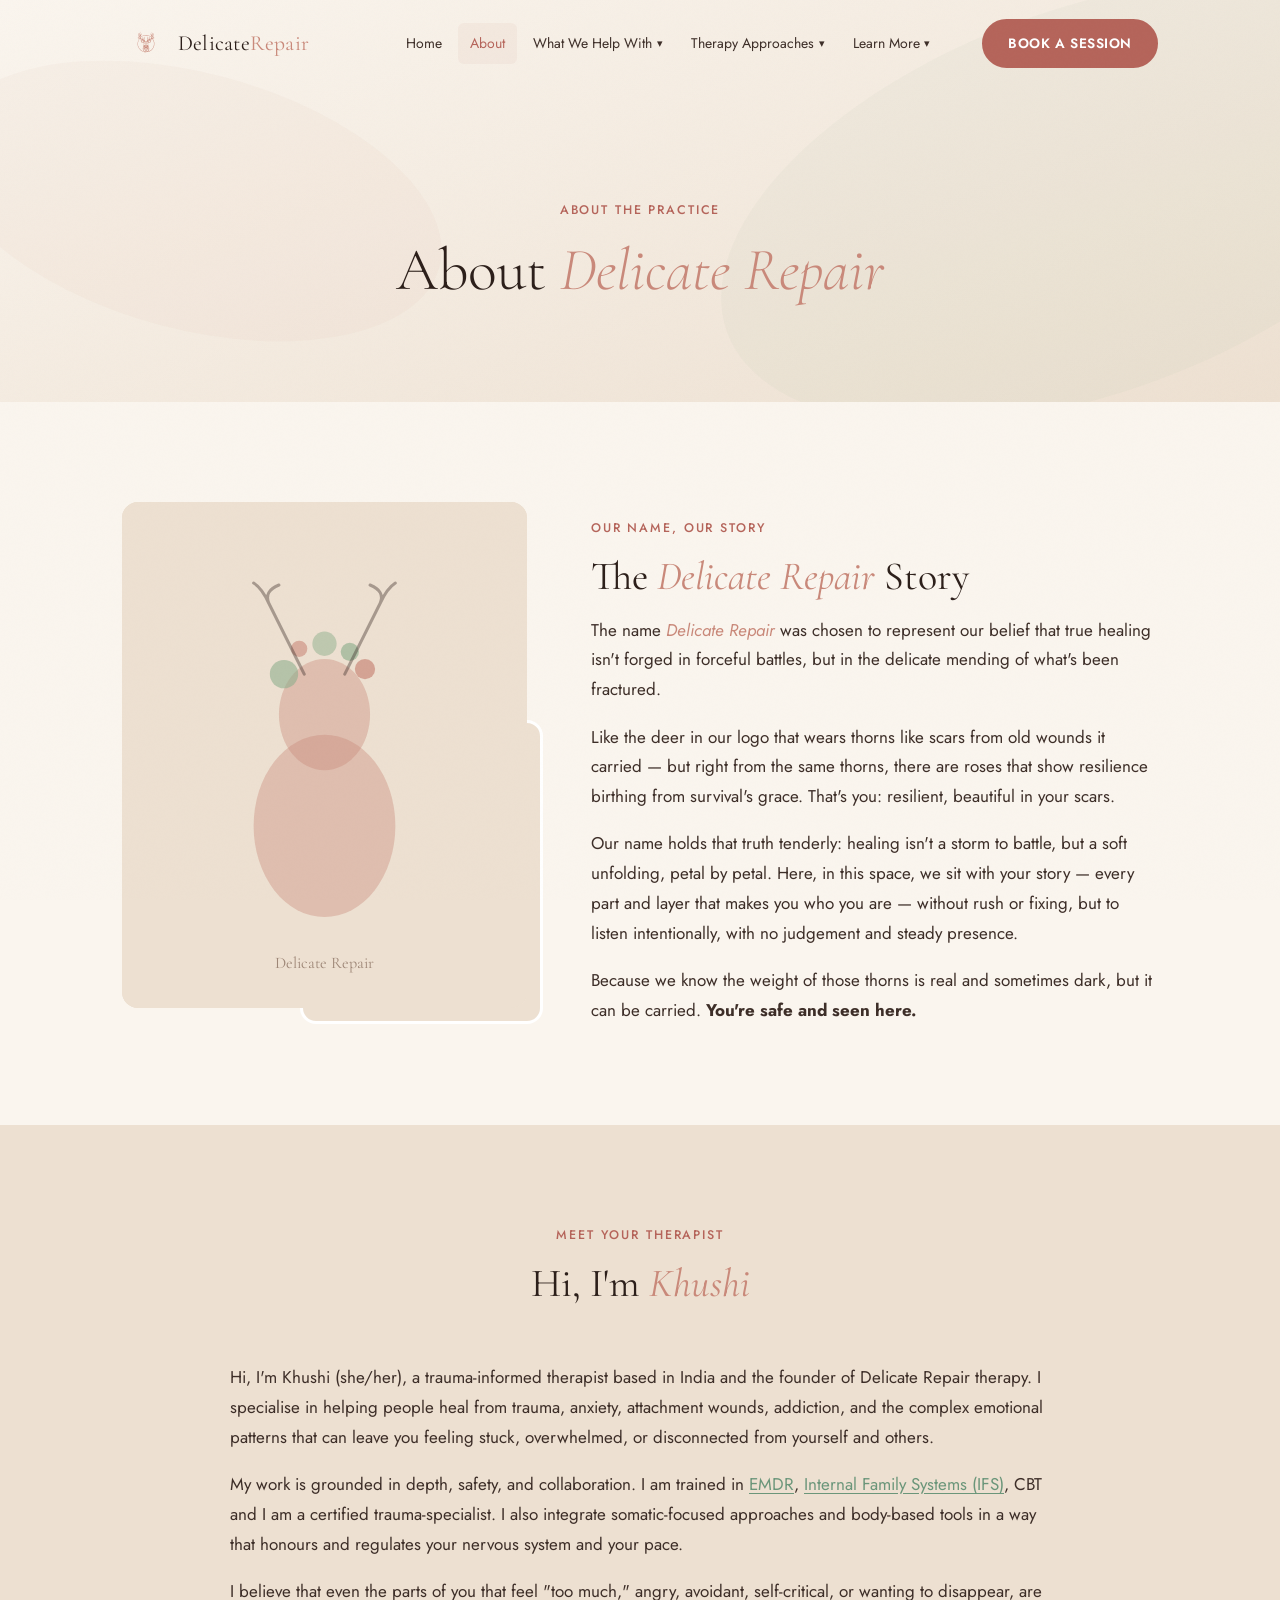
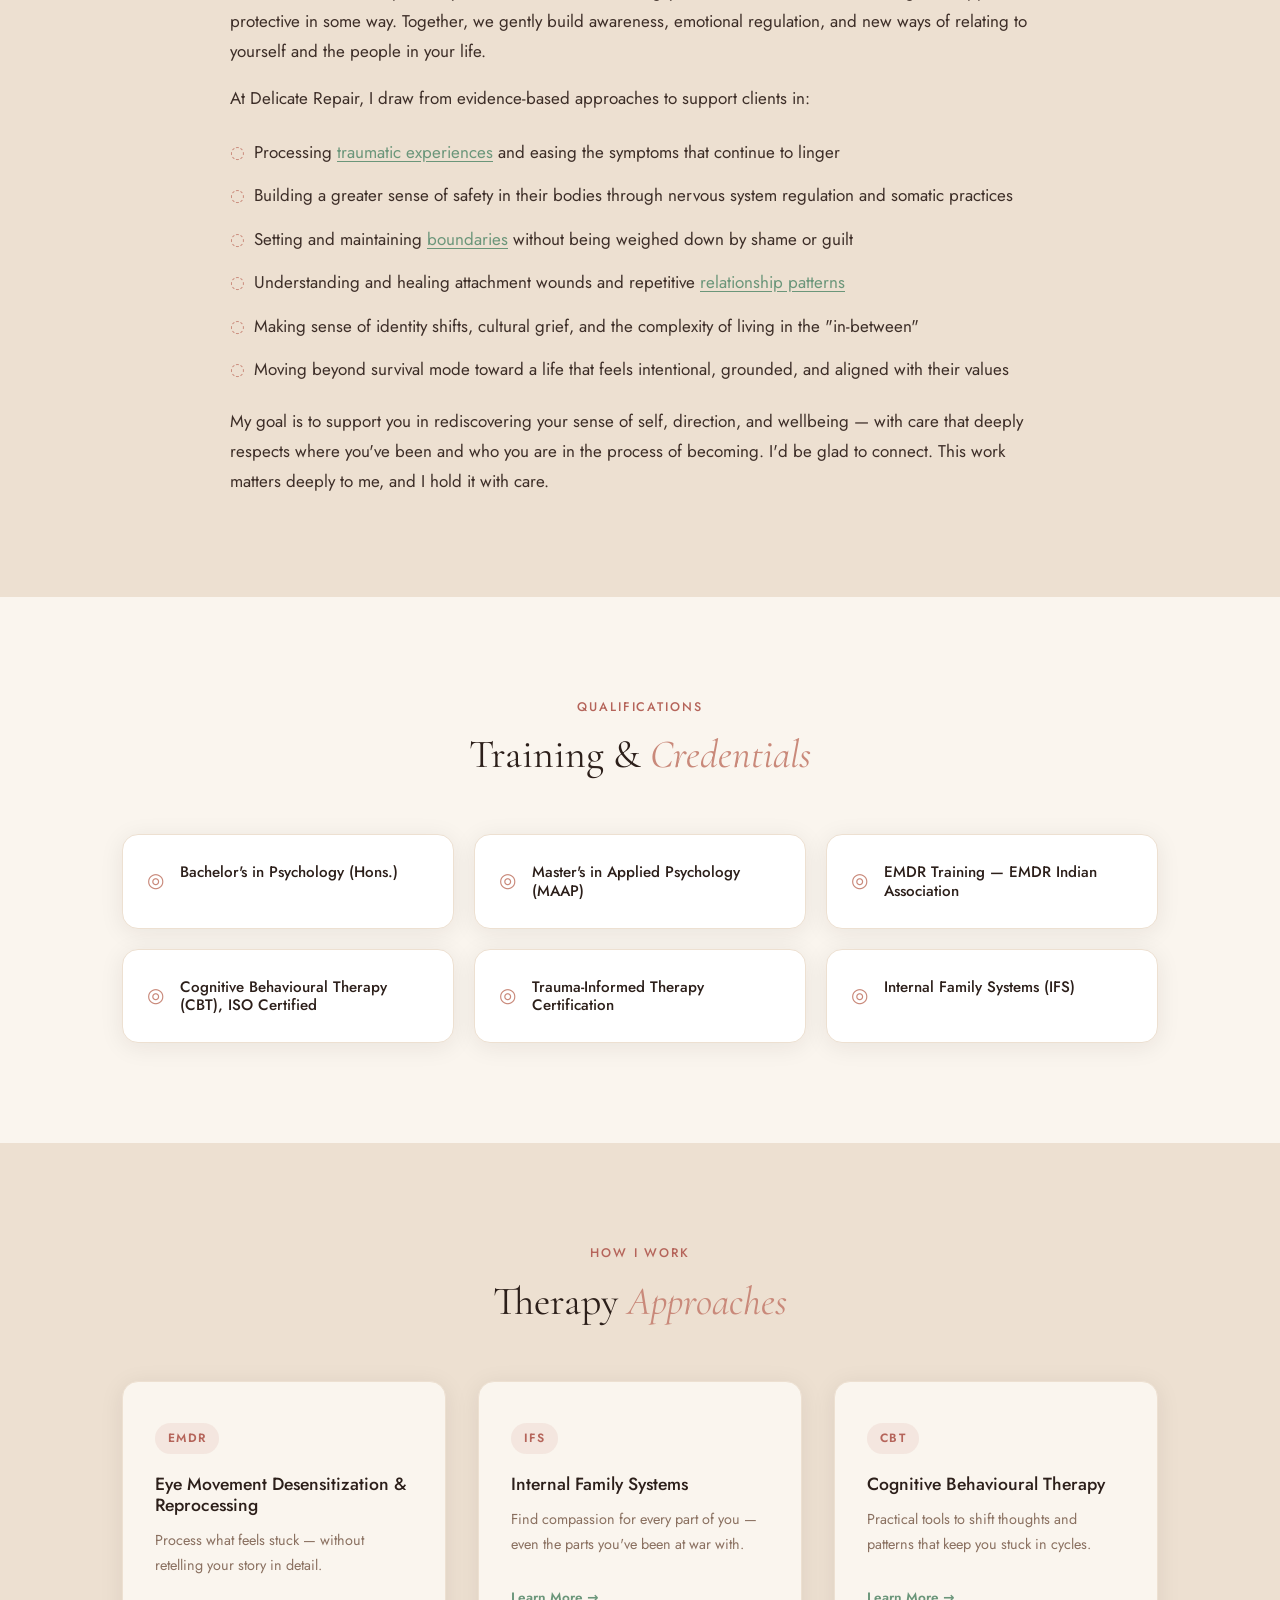
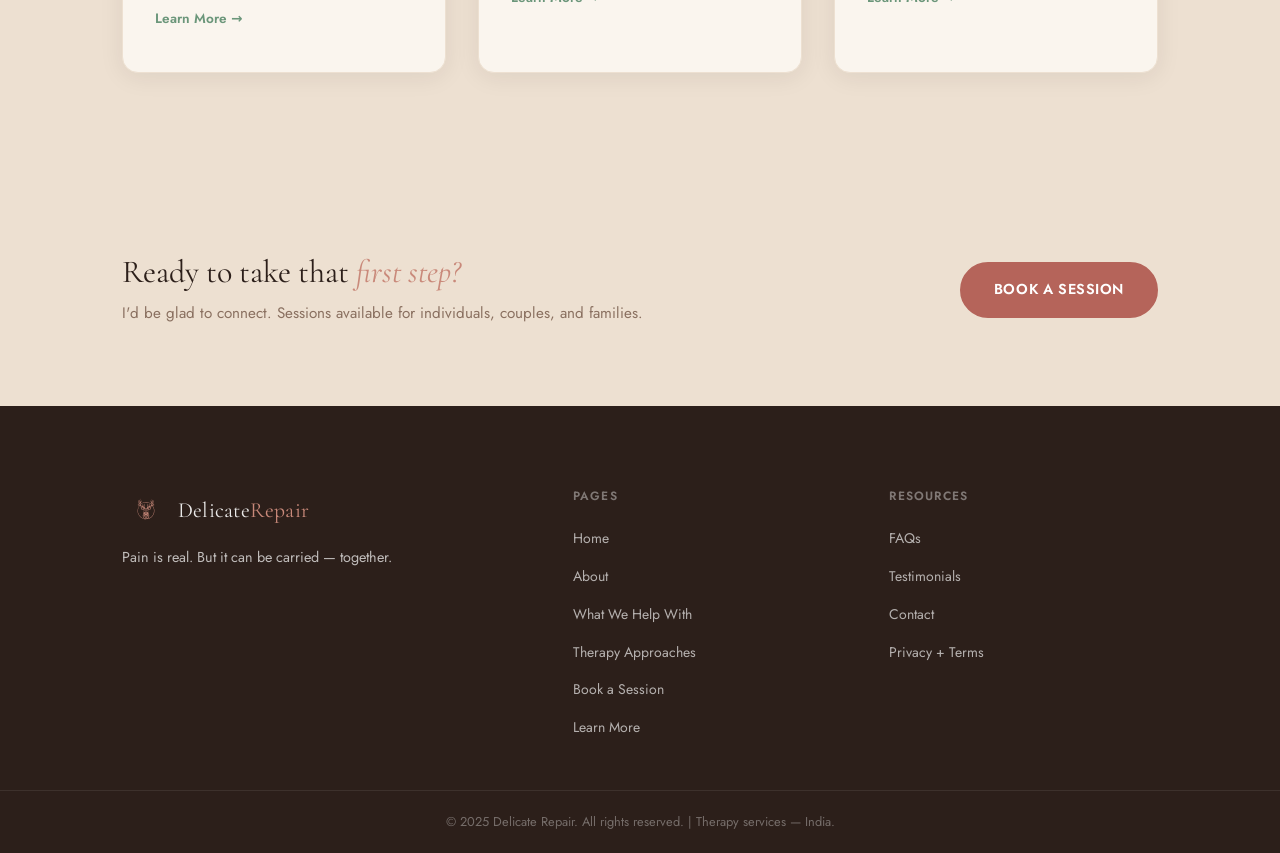
==== about.html @ 8965745e "Initial commit for Delicate Repair website" ====
<!doctype html>
<html lang="en">
  <head>
    <meta charset="UTF-8" />
    <meta name="viewport" content="width=device-width, initial-scale=1.0" />
    <title>About Khushi — Delicate Repair</title>
    <meta name="description" content="Meet Khushi, a trauma-informed therapist and founder of Delicate Repair. Trained in EMDR, IFS, and CBT — based in India." />
    <link rel="preconnect" href="https://fonts.googleapis.com" />
    <link rel="preconnect" href="https://fonts.gstatic.com" crossorigin />
    <link href="https://fonts.googleapis.com/css2?family=Cormorant+Garamond:ital,wght@0,300;0,400;0,500;0,600;1,300;1,400;1,500&family=Jost:wght@300;400;500;600&display=swap" rel="stylesheet" />
    <link rel="stylesheet" href="/style.css" />
  </head>
  <body>
    <div class="grain-overlay" aria-hidden="true"></div>
    <nav class="navbar" id="navbar">
      <div class="nav-container">
        <a href="/" class="nav-logo"><img src="/logo.svg" alt="Delicate Repair Logo" class="logo-mark" /><span class="logo-text">Delicate<em>Repair</em></span></a>
        <ul class="nav-links" id="nav-links">
          <li><a href="/">Home</a></li>
          <li><a href="/about.html" class="active">About</a></li>
          <li class="has-dropdown"><a href="/specialties.html">What We Help With <span class="dropdown-arrow">▾</span></a>
            <ul class="dropdown">
              <li><a href="/specialties/trauma.html">Trauma</a></li>
              <li><a href="/specialties/anxiety.html">Anxiety</a></li>
              <li><a href="/specialties/depression.html">Depression</a></li>
              <li><a href="/specialties/eating-disorders.html">Eating Disorders</a></li>
              <li><a href="/specialties/addiction.html">Addiction</a></li>
              <li><a href="/specialties/couples-therapy.html">Couples Therapy</a></li>
              <li><a href="/specialties.html">All Specialties →</a></li>
            </ul>
          </li>
          <li class="has-dropdown"><a href="/approaches.html">Therapy Approaches <span class="dropdown-arrow">▾</span></a>
            <ul class="dropdown">
              <li><a href="/approaches/emdr.html">EMDR</a></li>
              <li><a href="/approaches/ifs.html">Internal Family Systems</a></li>
            </ul>
          </li>
          <li class="has-dropdown"><a href="/learn.html">Learn More <span class="dropdown-arrow">▾</span></a>
            <ul class="dropdown">
              <li><a href="/learn.html#faqs">FAQs</a></li>
              <li><a href="/learn.html#testimonials">Testimonials</a></li>
              <li><a href="/learn.html#contact">Contact</a></li>
            </ul>
          </li>
        </ul>
        <a href="/book.html" class="btn-primary nav-cta">Book a Session</a>
        <button class="hamburger" id="hamburger" aria-label="Toggle menu"><span></span><span></span><span></span></button>
      </div>
    </nav>

    <!-- PAGE HERO -->
    <section class="page-hero">
      <div class="container">
        <p class="section-eyebrow fade-in">About the Practice</p>
        <h1 class="page-hero-title fade-in" style="--delay:0.1s">About <em>Delicate Repair</em></h1>
      </div>
    </section>

    <!-- BRAND STORY -->
    <section class="section brand-story">
      <div class="container about-container">
        <div class="about-image fade-in">
          <div class="about-img-placeholder">
            <svg viewBox="0 0 400 500" fill="none" xmlns="http://www.w3.org/2000/svg">
              <rect width="400" height="500" fill="#EDE0D1"/>
              <!-- Deer silhouette (simplified) -->
              <ellipse cx="200" cy="320" rx="70" ry="90" fill="#C9897A" opacity="0.4"/>
              <ellipse cx="200" cy="210" rx="45" ry="55" fill="#C9897A" opacity="0.4"/>
              <!-- Thorns/roses -->
              <circle cx="160" cy="170" r="14" fill="#8FAF8E" opacity="0.6"/>
              <circle cx="240" cy="165" r="10" fill="#C9897A" opacity="0.7"/>
              <circle cx="200" cy="140" r="12" fill="#8FAF8E" opacity="0.5"/>
              <circle cx="175" cy="145" r="8" fill="#C9897A" opacity="0.6"/>
              <circle cx="225" cy="148" r="9" fill="#8FAF8E" opacity="0.65"/>
              <!-- Antlers -->
              <path d="M180 170 Q160 130 145 100 M145 100 Q138 85 130 80 M145 100 Q140 88 155 82" stroke="#3D2E28" stroke-width="3" stroke-linecap="round" fill="none" opacity="0.4"/>
              <path d="M220 170 Q240 130 255 100 M255 100 Q262 85 270 80 M255 100 Q260 88 245 82" stroke="#3D2E28" stroke-width="3" stroke-linecap="round" fill="none" opacity="0.4"/>
              <text x="200" y="460" text-anchor="middle" font-family="Cormorant Garamond" font-size="16" fill="#8A7060" opacity="0.8">Delicate Repair</text>
            </svg>
          </div>
          <div class="about-img-accent"></div>
        </div>
        <div class="about-content fade-in" style="--delay:0.2s">
          <p class="section-eyebrow">Our Name, Our Story</p>
          <h2 class="section-title">The <em>Delicate Repair</em> Story</h2>
          <p>The name <em>Delicate Repair</em> was chosen to represent our belief that true healing isn't forged in forceful battles, but in the delicate mending of what's been fractured.</p>
          <p>Like the deer in our logo that wears thorns like scars from old wounds it carried — but right from the same thorns, there are roses that show resilience birthing from survival's grace. That's you: resilient, beautiful in your scars.</p>
          <p>Our name holds that truth tenderly: healing isn't a storm to battle, but a soft unfolding, petal by petal. Here, in this space, we sit with your story — every part and layer that makes you who you are — without rush or fixing, but to listen intentionally, with no judgement and steady presence.</p>
          <p>Because we know the weight of those thorns is real and sometimes dark, but it can be carried. <strong>You're safe and seen here.</strong></p>
        </div>
      </div>
    </section>

    <!-- FOUNDER BIO -->
    <section class="section bio-section" style="background: var(--linen);">
      <div class="container">
        <div class="section-header fade-in">
          <p class="section-eyebrow">Meet Your Therapist</p>
          <h2 class="section-title">Hi, I'm <em>Khushi</em></h2>
        </div>
        <div class="bio-content fade-in" style="--delay:0.15s">
          <p>Hi, I'm Khushi (she/her), a trauma-informed therapist based in India and the founder of Delicate Repair therapy. I specialise in helping people heal from trauma, anxiety, attachment wounds, addiction, and the complex emotional patterns that can leave you feeling stuck, overwhelmed, or disconnected from yourself and others.</p>
          <p>My work is grounded in depth, safety, and collaboration. I am trained in <a href="/approaches/emdr.html">EMDR</a>, <a href="/approaches/ifs.html">Internal Family Systems (IFS)</a>, CBT and I am a certified trauma-specialist. I also integrate somatic-focused approaches and body-based tools in a way that honours and regulates your nervous system and your pace.</p>
          <p>I believe that even the parts of you that feel "too much," angry, avoidant, self-critical, or wanting to disappear, are protective in some way. Together, we gently build awareness, emotional regulation, and new ways of relating to yourself and the people in your life.</p>
          <p>At Delicate Repair, I draw from evidence-based approaches to support clients in:</p>
          <ul class="bio-list">
            <li>Processing <a href="/specialties/trauma.html">traumatic experiences</a> and easing the symptoms that continue to linger</li>
            <li>Building a greater sense of safety in their bodies through nervous system regulation and somatic practices</li>
            <li>Setting and maintaining <a href="/specialties/boundaries.html">boundaries</a> without being weighed down by shame or guilt</li>
            <li>Understanding and healing attachment wounds and repetitive <a href="/specialties/relationships.html">relationship patterns</a></li>
            <li>Making sense of identity shifts, cultural grief, and the complexity of living in the "in-between"</li>
            <li>Moving beyond survival mode toward a life that feels intentional, grounded, and aligned with their values</li>
          </ul>
          <p>My goal is to support you in rediscovering your sense of self, direction, and wellbeing — with care that deeply respects where you've been and who you are in the process of becoming. I'd be glad to connect. This work matters deeply to me, and I hold it with care.</p>
        </div>
      </div>
    </section>

    <!-- CREDENTIALS -->
    <section class="section credentials-section">
      <div class="container">
        <div class="section-header fade-in">
          <p class="section-eyebrow">Qualifications</p>
          <h2 class="section-title">Training & <em>Credentials</em></h2>
        </div>
        <div class="credentials-grid">
          <div class="credential-card fade-in">
            <div class="cred-icon">◎</div>
            <h3>Bachelor's in Psychology (Hons.)</h3>
          </div>
          <div class="credential-card fade-in" style="--delay:0.1s">
            <div class="cred-icon">◎</div>
            <h3>Master's in Applied Psychology (MAAP)</h3>
          </div>
          <div class="credential-card fade-in" style="--delay:0.2s">
            <div class="cred-icon">◎</div>
            <h3>EMDR Training — EMDR Indian Association</h3>
          </div>
          <div class="credential-card fade-in" style="--delay:0.3s">
            <div class="cred-icon">◎</div>
            <h3>Cognitive Behavioural Therapy (CBT), ISO Certified</h3>
          </div>
          <div class="credential-card fade-in" style="--delay:0.4s">
            <div class="cred-icon">◎</div>
            <h3>Trauma-Informed Therapy Certification</h3>
          </div>
          <div class="credential-card fade-in" style="--delay:0.5s">
            <div class="cred-icon">◎</div>
            <h3>Internal Family Systems (IFS)</h3>
          </div>
        </div>
      </div>
    </section>

    <!-- MODALITIES -->
    <section class="section modalities-section" style="background: var(--linen);">
      <div class="container">
        <div class="section-header fade-in">
          <p class="section-eyebrow">How I Work</p>
          <h2 class="section-title">Therapy <em>Approaches</em></h2>
        </div>
        <div class="approach-cards">
          <a href="/approaches/emdr.html" class="approach-card fade-in">
            <span class="approach-abbr">EMDR</span>
            <h3>Eye Movement Desensitization & Reprocessing</h3>
            <p>Process what feels stuck — without retelling your story in detail.</p>
            <span class="approach-link">Learn More →</span>
          </a>
          <a href="/approaches/ifs.html" class="approach-card fade-in" style="--delay:0.15s">
            <span class="approach-abbr">IFS</span>
            <h3>Internal Family Systems</h3>
            <p>Find compassion for every part of you — even the parts you've been at war with.</p>
            <span class="approach-link">Learn More →</span>
          </a>
          <a href="/specialties.html" class="approach-card fade-in" style="--delay:0.3s">
            <span class="approach-abbr">CBT</span>
            <h3>Cognitive Behavioural Therapy</h3>
            <p>Practical tools to shift thoughts and patterns that keep you stuck in cycles.</p>
            <span class="approach-link">Learn More →</span>
          </a>
        </div>
      </div>
    </section>

    <!-- CTA BAND -->
    <section class="cta-band fade-in">
      <div class="container cta-band-inner">
        <div>
          <h2 class="cta-band-title">Ready to take that <em>first step?</em></h2>
          <p class="cta-band-sub">I'd be glad to connect. Sessions available for individuals, couples, and families.</p>
        </div>
        <a href="/book.html" class="btn-primary">Book a Session</a>
      </div>
    </section>

    <!-- FOOTER -->
    <footer class="footer">
      <div class="container footer-inner">
        <div class="footer-brand">
          <a href="/" class="nav-logo"><img src="/logo.svg" alt="Delicate Repair Logo" class="logo-mark" /><span class="logo-text">Delicate<em>Repair</em></span></a>
          <p class="footer-tagline">Pain is real. But it can be carried — together.</p>
        </div>
        <div class="footer-col">
          <p class="footer-col-title">Pages</p>
          <ul>
            <li><a href="/">Home</a></li>
            <li><a href="/about.html">About</a></li>
            <li><a href="/specialties.html">What We Help With</a></li>
            <li><a href="/approaches.html">Therapy Approaches</a></li>
            <li><a href="/book.html">Book a Session</a></li>
            <li><a href="/learn.html">Learn More</a></li>
          </ul>
        </div>
        <div class="footer-col">
          <p class="footer-col-title">Resources</p>
          <ul>
            <li><a href="/learn.html#faqs">FAQs</a></li>
            <li><a href="/learn.html#testimonials">Testimonials</a></li>
            <li><a href="/learn.html#contact">Contact</a></li>
            <li><a href="/learn.html#privacy">Privacy + Terms</a></li>
          </ul>
        </div>
      </div>
      <div class="footer-bottom">
        <p>© 2025 Delicate Repair. All rights reserved. | Therapy services — India.</p>
      </div>
    </footer>
    <script src="/script.js"></script>
  </body>
</html>
---- style.css ----
/* ============================================================
   DELICATE REPAIR — FULL DESIGN SYSTEM
   Color: Dusty Rose / Sage Green / Deep Espresso / Warm Cream
   Fonts: Cormorant Garamond (serif), Jost (sans)
   ============================================================ */

/* ── ROOT / TOKENS ── */
:root {
  --brand:       #C9897A;
  --brand-deep:  #B5645A;
  --brand-hover: #8F3F36;
  --sage:        #8FAF8E;
  --sage-deep:   #6B967A;
  --sage-hover:  #4A7058;
  --espresso:    #2C1F1A;
  --cream:       #FAF5EE;
  --linen:       #EDE0D1;
  --text:        #3D2E28;
  --text-muted:  #8A7060;
  --amber:       #D4AA70;
  --lavender:    #B2A4C7;
  --moss:        #7A9E7E;

  --shadow-card: 0 4px 24px rgba(44,31,26,0.08);
  --shadow-lift: 0 8px 40px rgba(44,31,26,0.14);
  --radius-card: 16px;
  --radius-btn:  50px;
  --max-w:       1100px;

  --transition: 0.28s cubic-bezier(0.4, 0, 0.2, 1);
}

/* ── RESET & BASE ── */
*, *::before, *::after { box-sizing: border-box; margin: 0; padding: 0; }

html { scroll-behavior: smooth; }

body {
  font-family: 'Jost', system-ui, sans-serif;
  font-size: 17px;
  line-height: 1.75;
  color: var(--text);
  background: var(--cream);
  overflow-x: hidden;
}

img { max-width: 100%; display: block; }

a { color: var(--sage-deep); text-decoration: underline; text-underline-offset: 3px; transition: color var(--transition); }
a:hover { color: var(--sage-hover); }

h1, h2, h3, h4 { font-family: 'Cormorant Garamond', Georgia, serif; line-height: 1.2; color: var(--espresso); }
h1 { font-size: clamp(2rem, 5vw, 3.75rem); font-weight: 300; }
h2 { font-size: clamp(1.5rem, 4vw, 2.25rem); font-weight: 500; }
h3 { font-family: 'Jost', sans-serif; font-size: clamp(1rem, 2vw, 1.25rem); font-weight: 500; }

em { font-style: italic; color: var(--brand); }

p { margin-bottom: 1.1rem; }
p:last-child { margin-bottom: 0; }

ul { list-style: none; }

/* ── GRAIN OVERLAY ── */
.grain-overlay {
  position: fixed; inset: 0; z-index: 9999; pointer-events: none;
  background-image: url("data:image/svg+xml,%3Csvg viewBox='0 0 512 512' xmlns='http://www.w3.org/2000/svg'%3E%3Cfilter id='n'%3E%3CfeTurbulence type='fractalNoise' baseFrequency='0.75' numOctaves='4' stitchTiles='stitch'/%3E%3C/filter%3E%3Crect width='100%25' height='100%25' filter='url(%23n)' opacity='0.03'/%3E%3C/svg%3E");
  opacity: 0.4;
}

/* ── CONTAINER ── */
.container { max-width: var(--max-w); margin: 0 auto; padding: 0 2rem; }

/* ── SECTION ── */
.section { padding: clamp(60px, 8vw, 100px) 0; }

/* ── BUTTONS ── */
.btn-primary, .btn-ghost {
  display: inline-block;
  font-family: 'Jost', sans-serif;
  font-weight: 600;
  font-size: 0.9rem;
  letter-spacing: 0.04em;
  text-transform: uppercase;
  border-radius: var(--radius-btn);
  padding: 0.85rem 2rem;
  text-decoration: none;
  transition: all var(--transition);
  cursor: pointer;
  border: 2px solid transparent;
  white-space: nowrap;
}

.btn-primary {
  background: var(--brand-deep);
  color: #fff;
  border-color: var(--brand-deep);
}
.btn-primary:hover {
  background: var(--brand-hover);
  border-color: var(--brand-hover);
  color: #fff;
  transform: translateY(-2px);
  box-shadow: 0 6px 20px rgba(143,63,54,0.3);
}

.btn-ghost {
  background: transparent;
  color: var(--text);
  border-color: var(--text);
}
.btn-ghost:hover {
  background: var(--espresso);
  color: #fff;
  border-color: var(--espresso);
  transform: translateY(-2px);
}

/* ── ANIMATIONS ── */
.fade-in {
  opacity: 0;
  transform: translateY(24px);
  transition: opacity 0.7s ease calc(var(--delay, 0s)), transform 0.7s ease calc(var(--delay, 0s));
}
.fade-in.visible {
  opacity: 1;
  transform: translateY(0);
}

/* ── NAVBAR ── */
.navbar {
  position: fixed; top: 0; left: 0; right: 0; z-index: 1000;
  padding: 1.2rem 0;
  transition: background var(--transition), backdrop-filter var(--transition), padding var(--transition), box-shadow var(--transition);
}
.navbar.scrolled {
  background: rgba(250,245,238,0.92);
  backdrop-filter: blur(16px);
  -webkit-backdrop-filter: blur(16px);
  padding: 0.8rem 0;
  box-shadow: 0 2px 20px rgba(44,31,26,0.08);
}
.nav-container {
  max-width: var(--max-w); margin: 0 auto; padding: 0 2rem;
  display: flex; align-items: center; gap: 2rem;
}
.nav-logo {
  text-decoration: none;
  display: flex; align-items: center; gap: 0.5rem;
  flex-shrink: 0;
  margin-right: auto;
}
.logo-mark { width: 3rem; height: 3rem; object-fit: contain; flex-shrink: 0; display: inline-block; fill: var(--brand); }
.logo-text {
  font-family: 'Cormorant Garamond', Georgia, serif;
  font-size: 1.35rem; font-weight: 400;
  color: var(--espresso); letter-spacing: 0.01em;
}
.logo-text em { font-style: normal; color: var(--brand); }

.nav-links {
  display: flex; align-items: center; gap: 0.25rem; list-style: none;
}
.nav-links li { position: relative; }
.nav-links a {
  font-family: 'Jost', sans-serif; font-size: 0.875rem; font-weight: 400;
  color: var(--text); text-decoration: none; padding: 0.5rem 0.75rem;
  border-radius: 6px; display: flex; align-items: center; gap: 0.3rem;
  transition: all var(--transition);
}
.nav-links a:hover, .nav-links a.active { color: var(--brand-deep); background: rgba(201,137,122,0.08); }

.dropdown-arrow { font-size: 0.7rem; transition: transform var(--transition); }
.has-dropdown:hover .dropdown-arrow { transform: rotate(180deg); }

/* Dropdown */
.dropdown {
  position: absolute; top: calc(100% + 0.5rem); left: 0;
  background: var(--cream); border: 1px solid var(--linen);
  border-radius: var(--radius-card); padding: 0.5rem;
  box-shadow: var(--shadow-lift); min-width: 210px;
  opacity: 0; visibility: hidden; transform: translateY(-8px);
  transition: all var(--transition);
  list-style: none;
}
.has-dropdown:hover .dropdown {
  opacity: 1; visibility: visible; transform: translateY(0);
}
.dropdown a {
  display: block; padding: 0.55rem 1rem; border-radius: 8px;
  font-size: 0.875rem; color: var(--text); text-decoration: none;
  transition: all var(--transition);
}
.dropdown a:hover { background: rgba(201,137,122,0.1); color: var(--brand-deep); }

.nav-cta { margin-left: 0.5rem; font-size: 0.85rem; padding: 0.65rem 1.5rem; }

/* Hamburger */
.hamburger {
  display: none; flex-direction: column; gap: 5px; cursor: pointer;
  background: none; border: none; padding: 0.5rem;
}
.hamburger span {
  display: block; width: 24px; height: 2px; background: var(--espresso);
  border-radius: 2px; transition: all var(--transition);
}

/* ── HERO ── */
.hero {
  min-height: 100vh;
  display: flex; align-items: center; justify-content: center;
  position: relative; overflow: hidden;
  padding: 8rem 2rem 6rem;
}
.hero-bg {
  position: absolute; inset: 0;
}
.hero-gradient {
  position: absolute; inset: 0;
  background: linear-gradient(135deg, #FAF5EE 0%, #EDE0D1 40%, #e8d5c4 100%);
}
.hero-botanical { position: absolute; inset: 0; overflow: hidden; }
.hero-svg { width: 100%; height: 100%; position: absolute; inset: 0; }

.hero-content {
  position: relative; z-index: 2; max-width: 760px; text-align: center;
}
.hero-eyebrow {
  font-family: 'Jost', sans-serif; font-size: 0.8rem; font-weight: 500;
  text-transform: uppercase; letter-spacing: 0.15em; color: var(--brand-deep);
  margin-bottom: 1.25rem;
}
.hero-title {
  font-family: 'Cormorant Garamond', Georgia, serif;
  font-size: clamp(2rem, 5vw, 3.5rem); font-weight: 300; line-height: 1.15;
  color: var(--espresso); margin-bottom: 1.5rem;
}
.hero-sub {
  font-size: clamp(1rem, 1.5vw, 1.1rem); color: var(--text-muted);
  max-width: 600px; margin: 0 auto 2.5rem; line-height: 1.8;
}
.hero-actions { display: flex; gap: 1rem; justify-content: center; flex-wrap: wrap; }

.scroll-indicator {
  position: absolute; bottom: 2.5rem; left: 50%; transform: translateX(-50%);
  display: flex; flex-direction: column; align-items: center; text-decoration: none;
  z-index: 2;
}
.scroll-line {
  display: block; width: 1px; height: 60px;
  background: linear-gradient(to bottom, var(--brand), transparent);
  animation: scrollPulse 2s ease-in-out infinite;
}
@keyframes scrollPulse { 0%,100% { opacity:1; transform: scaleY(1); } 50% { opacity:0.4; transform: scaleY(0.6); } }

/* ── SECTION HEADER ── */
.section-header { text-align: center; margin-bottom: 3.5rem; }
.section-eyebrow {
  font-family: 'Jost', sans-serif; font-size: 0.78rem; font-weight: 500;
  text-transform: uppercase; letter-spacing: 0.15em; color: var(--brand-deep);
  margin-bottom: 0.75rem;
}
.section-eyebrow a { color: inherit; text-decoration: none; }
.section-eyebrow a:hover { text-decoration: underline; }
.section-title {
  font-family: 'Cormorant Garamond', Georgia, serif;
  font-size: clamp(1.75rem, 4vw, 2.5rem); font-weight: 400; color: var(--espresso);
  margin-bottom: 1rem;
}
.section-sub { color: var(--text-muted); font-size: 1rem; max-width: 520px; margin: 0 auto; }

.section-cta { text-align: center; margin-top: 2.5rem; }

/* ── PILLS GRID ── */
.pills-grid {
  display: flex; flex-wrap: wrap; gap: 0.75rem; justify-content: center;
  margin-bottom: 0;
}
.pill-tag {
  display: inline-block; padding: 0.6rem 1.4rem;
  background: var(--cream); border: 1.5px solid var(--linen);
  border-radius: var(--radius-btn); font-family: 'Jost', sans-serif;
  font-size: 0.875rem; font-weight: 400; color: var(--text);
  text-decoration: none; transition: all var(--transition);
}
.pill-tag:hover {
  background: var(--brand); border-color: var(--brand); color: #fff;
  transform: translateY(-2px); box-shadow: var(--shadow-card);
}

/* ── QUOTE BAND ── */
.quote-band {
  background: var(--espresso);
  padding: clamp(50px, 7vw, 80px) 0;
}
.pull-quote {
  font-family: 'Cormorant Garamond', Georgia, serif;
  font-size: clamp(1.2rem, 2.5vw, 1.6rem); font-style: italic;
  color: rgba(255,255,255,0.9); text-align: center; max-width: 820px; margin: 0 auto;
  line-height: 1.7; font-weight: 300;
}
.pull-quote em { color: var(--amber); }
.quote-mark { font-size: 2rem; color: var(--brand); opacity: 0.6; vertical-align: middle; }

/* ── PILLARS ── */
.pillars-grid {
  display: grid; grid-template-columns: repeat(auto-fit, minmax(280px, 1fr));
  gap: 2rem;
}
.pillar-card {
  background: #fff; border: 1px solid var(--linen); border-radius: var(--radius-card);
  padding: 2.5rem 2rem; text-align: center;
  box-shadow: var(--shadow-card); transition: all var(--transition);
}
.pillar-card:hover { transform: translateY(-4px); box-shadow: var(--shadow-lift); }
.pillar-icon { font-size: 2rem; color: var(--brand); margin-bottom: 1.25rem; }
.pillar-card h3 { font-family: 'Jost', sans-serif; margin-bottom: 0.75rem; }

/* ── APPROACH CARDS ── */
.approach-cards {
  display: grid; grid-template-columns: repeat(auto-fit, minmax(280px, 1fr)); gap: 2rem;
}
.approach-card {
  background: var(--cream); border: 1.5px solid var(--linen); border-radius: var(--radius-card);
  padding: 2.5rem 2rem; text-decoration: none; color: var(--text);
  transition: all var(--transition); display: block;
  box-shadow: var(--shadow-card);
}
.approach-card:hover {
  background: var(--espresso); border-color: var(--espresso); color: rgba(255,255,255,0.9);
  transform: translateY(-4px); box-shadow: var(--shadow-lift);
}
.approach-card:hover .approach-abbr { color: var(--brand); background: rgba(201,137,122,0.15); }
.approach-card:hover p { color: rgba(255,255,255,0.7); }
.approach-card:hover .approach-link { color: var(--brand); }
.approach-abbr {
  display: inline-block; font-family: 'Jost', sans-serif; font-size: 0.75rem;
  font-weight: 600; letter-spacing: 0.12em; text-transform: uppercase;
  color: var(--brand-deep); background: rgba(181,100,90,0.1);
  padding: 0.3rem 0.8rem; border-radius: 30px; margin-bottom: 1.25rem;
  transition: all var(--transition);
}
.approach-card h3 { font-family: 'Jost', sans-serif; font-size: 1.1rem; margin-bottom: 0.75rem; }
.approach-card p { font-size: 0.9rem; color: var(--text-muted); margin-bottom: 1.5rem; transition: color var(--transition); }
.approach-link { font-size: 0.85rem; font-weight: 600; color: var(--sage-deep); text-decoration: none; transition: color var(--transition); }

/* ── CTA BAND ── */
.cta-band {
  background: var(--linen);
  padding: clamp(50px, 7vw, 80px) 0;
}
.cta-band-inner {
  display: flex; align-items: center; justify-content: space-between;
  gap: 2rem; flex-wrap: wrap;
}
.cta-band-title {
  font-family: 'Cormorant Garamond', Georgia, serif;
  font-size: clamp(1.5rem, 3vw, 2rem); font-weight: 400; color: var(--espresso);
  margin-bottom: 0.5rem;
}
.cta-band-sub { color: var(--text-muted); font-size: 0.95rem; }

/* ── PAGE HERO ── */
.page-hero {
  padding: clamp(140px, 18vw, 200px) 0 clamp(60px, 8vw, 80px);
  background: linear-gradient(160deg, var(--cream) 0%, var(--linen) 100%);
  text-align: center; position: relative; overflow: hidden;
}
.page-hero::before {
  content: '';
  position: absolute; inset: 0;
  background: url("data:image/svg+xml,%3Csvg viewBox='0 0 1000 400' xmlns='http://www.w3.org/2000/svg'%3E%3Cellipse cx='850' cy='200' rx='300' ry='150' fill='%238FAF8E' opacity='0.06' transform='rotate(-20 850 200)'/%3E%3Cellipse cx='150' cy='200' rx='200' ry='100' fill='%23C9897A' opacity='0.05' transform='rotate(15 150 200)'/%3E%3C/svg%3E") no-repeat center;
  background-size: cover; pointer-events: none;
}
.page-hero .container { position: relative; z-index: 1; }
.page-hero-title { margin-bottom: 1rem; }
.page-hero-sub {
  font-size: clamp(1rem, 1.5vw, 1.1rem); color: var(--text-muted);
  max-width: 600px; margin: 0 auto; line-height: 1.8;
}

/* ── SPECIALTIES GRID ── */
.specialties-grid {
  display: grid; grid-template-columns: repeat(auto-fill, minmax(300px, 1fr)); gap: 1.5rem;
}
.specialty-card {
  background: #fff; border: 1px solid var(--linen); border-radius: var(--radius-card);
  padding: 2rem 1.75rem; text-decoration: none; color: var(--text);
  transition: all var(--transition); box-shadow: var(--shadow-card);
  display: block;
}
.specialty-card:hover {
  transform: translateY(-4px); box-shadow: var(--shadow-lift);
  border-color: var(--brand); background: var(--cream);
  color: var(--text);
}
.spec-icon { font-size: 1.5rem; color: var(--brand); margin-bottom: 1rem; }
.specialty-card h2 {
  font-family: 'Jost', sans-serif; font-size: 1.1rem; font-weight: 600;
  color: var(--espresso); margin-bottom: 0.75rem;
}
.specialty-card ul { list-style: none; }
.specialty-card li {
  font-size: 0.875rem; color: var(--text-muted); padding: 0.25rem 0;
  border-bottom: 1px solid var(--linen); display: flex; align-items: center; gap: 0.5rem;
}
.specialty-card li::before { content:'–'; color: var(--brand); font-weight: 300; flex-shrink: 0; }
.specialty-card li:last-child { border-bottom: none; }
.spec-link {
  display: inline-block; margin-top: 1.25rem; font-size: 0.85rem;
  font-weight: 600; color: var(--sage-deep);
}

/* ── ABOUT PAGE ── */
.about-container {
  display: grid; grid-template-columns: 1fr 1.4fr; gap: 4rem; align-items: start;
}
.about-image { position: relative; }
.about-img-placeholder {
  width: 100%; aspect-ratio: 4/5; border-radius: var(--radius-card);
  overflow: hidden; background: var(--linen);
}
.about-img-placeholder svg { width: 100%; height: 100%; }
.about-img-accent {
  position: absolute; bottom: -1rem; right: -1rem;
  width: 60%; height: 60%; border-radius: var(--radius-card);
  background: var(--linen); border: 3px solid #fff; z-index: -1;
}
.about-content { padding-top: 1rem; }
.about-content .section-eyebrow { text-align: left; }
.about-content .section-title { text-align: left; }
.about-content p + p { margin-top: 0; }

.credentials-grid {
  display: grid; grid-template-columns: repeat(auto-fill, minmax(250px, 1fr)); gap: 1.25rem;
}
.credential-card {
  background: #fff; border: 1px solid var(--linen); border-radius: var(--radius-card);
  padding: 1.75rem 1.5rem; display: flex; align-items: flex-start; gap: 1rem;
  box-shadow: var(--shadow-card); transition: all var(--transition);
}
.credential-card:hover { transform: translateY(-3px); box-shadow: var(--shadow-lift); }
.cred-icon { font-size: 1.25rem; color: var(--brand); flex-shrink: 0; }
.credential-card h3 { font-family: 'Jost', sans-serif; font-size: 0.95rem; font-weight: 500; }

/* ── BIO SECTION ── */
.bio-content { max-width: 820px; margin: 0 auto; }
.bio-list { margin: 1rem 0 1rem 0; list-style: none; }
.bio-list li {
  padding: 0.4rem 0 0.4rem 1.5rem; position: relative; color: var(--text);
  border-bottom: 1px solid var(--linen);
}
.bio-list li:last-child { border-bottom: none; }
.bio-list li::before { content: '◌'; position: absolute; left: 0; color: var(--brand); }
.bio-list a { color: var(--sage-deep); }

/* ── APPROACH DETAIL ── */
.approach-detail-grid { display: grid; grid-template-columns: 1fr; gap: 2rem; }
.approach-detail-card {
  background: #fff; border: 1px solid var(--linen); border-radius: var(--radius-card);
  padding: 3rem 2.5rem; box-shadow: var(--shadow-card);
}
.approach-detail-header { display: flex; align-items: flex-start; gap: 1.5rem; margin-bottom: 1.5rem; flex-wrap: wrap; }
.approach-abbr-lg {
  font-family: 'Cormorant Garamond', Georgia, serif;
  font-size: 3.5rem; font-weight: 300; color: var(--brand); line-height: 1;
  flex-shrink: 0;
}
.approach-detail-card h2 { margin-bottom: 0; }

/* ── DEEP DIVE ── */
.deep-dive-container {
  display: grid; grid-template-columns: 1fr 300px; gap: 3rem; align-items: start;
}
.deep-dive-content { }
.deep-section { margin-bottom: 3rem; }
.deep-section:last-child { margin-bottom: 0; }
.deep-section h2 {
  font-family: 'Jost', sans-serif; font-size: 1.25rem; font-weight: 600;
  color: var(--espresso); margin-bottom: 1rem; padding-bottom: 0.75rem;
  border-bottom: 2px solid var(--linen);
}
.deep-list { list-style: none; margin: 0.75rem 0 1rem; }
.deep-list li {
  padding: 0.45rem 0 0.45rem 1.5rem; position: relative;
  border-bottom: 1px solid var(--linen); font-size: 0.95rem;
}
.deep-list li:last-child { border-bottom: none; }
.deep-list li::before { content: '◌'; position: absolute; left: 0; color: var(--sage); }
.deep-list.two-col { columns: 2; column-gap: 2rem; }
.deep-list.two-col li { break-inside: avoid; }
.deep-note {
  font-style: italic; color: var(--text-muted); font-size: 0.95rem;
  border-left: 3px solid var(--brand); padding-left: 1rem; margin-top: 1rem;
}
.highlight-box {
  background: var(--linen); border-radius: 12px; padding: 1.5rem 1.75rem;
  border-left: 4px solid var(--brand); margin: 1.5rem 0;
}
.pull-quote-sm {
  font-family: 'Cormorant Garamond', Georgia, serif;
  font-size: 1.25rem; font-style: italic; color: var(--espresso); font-weight: 400;
}

/* Deep dive sidebar */
.deep-dive-sidebar { }
.sidebar-cta-card {
  background: var(--espresso); border-radius: var(--radius-card);
  padding: 2rem 1.75rem; color: rgba(255,255,255,0.9);
  margin-bottom: 1.5rem; position: sticky; top: 7rem;
}
.sidebar-cta-card h3 {
  font-family: 'Jost', sans-serif; font-size: 1.1rem; color: #fff;
  margin-bottom: 0.75rem;
}
.sidebar-cta-card p { font-size: 0.9rem; color: rgba(255,255,255,0.7); margin-bottom: 1.25rem; }
.sidebar-related {
  background: #fff; border: 1px solid var(--linen); border-radius: var(--radius-card);
  padding: 1.5rem; position: sticky; top: calc(7rem + 200px);
}
.sidebar-related h4 {
  font-family: 'Jost', sans-serif; font-size: 0.85rem; font-weight: 600;
  text-transform: uppercase; letter-spacing: 0.08em; color: var(--text-muted);
  margin-bottom: 0.75rem;
}
.sidebar-related ul { list-style: none; }
.sidebar-related li { border-bottom: 1px solid var(--linen); }
.sidebar-related li:last-child { border-bottom: none; }
.sidebar-related a {
  display: block; padding: 0.5rem 0; font-size: 0.9rem;
  color: var(--text); text-decoration: none; transition: color var(--transition);
}
.sidebar-related a:hover { color: var(--brand-deep); }

/* ── ADDICTION TYPES ── */
.addiction-types { display: grid; grid-template-columns: repeat(auto-fit, minmax(230px, 1fr)); gap: 1.5rem; margin-top: 1rem; }
.addiction-type-card {
  background: #fff; border: 1px solid var(--linen); border-radius: var(--radius-card);
  padding: 1.75rem; box-shadow: var(--shadow-card);
}
.addiction-type-card h3 { font-family: 'Jost', sans-serif; font-size: 1rem; margin-bottom: 0.5rem; color: var(--espresso); }
.addiction-type-card p { font-size: 0.9rem; color: var(--text-muted); margin: 0; }

/* ── BOOK PAGE ── */
.session-types-grid {
  display: grid; grid-template-columns: repeat(auto-fit, minmax(260px, 1fr)); gap: 2rem;
}
.session-type-card {
  background: #fff; border: 1px solid var(--linen); border-radius: var(--radius-card);
  padding: 2.5rem 2rem; text-align: center; box-shadow: var(--shadow-card);
  transition: all var(--transition);
}
.session-type-card:hover { transform: translateY(-4px); box-shadow: var(--shadow-lift); border-color: var(--brand); }
.st-icon { font-size: 2rem; color: var(--brand); margin-bottom: 1rem; }
.session-type-card h3 { font-family: 'Jost', sans-serif; font-size: 1.15rem; margin-bottom: 0.75rem; }
.session-type-card p { font-size: 0.9rem; color: var(--text-muted); margin-bottom: 1.5rem; }

.booking-options-grid {
  display: grid; grid-template-columns: repeat(auto-fit, minmax(280px, 1fr)); gap: 2rem;
}
.booking-option {
  background: #fff; border: 1px solid var(--linen); border-radius: var(--radius-card);
  padding: 2.5rem 2rem; text-align: center; box-shadow: var(--shadow-card);
}
.booking-icon { font-size: 2.5rem; margin-bottom: 1rem; }
.booking-option h3 { font-family: 'Jost', sans-serif; margin-bottom: 0.75rem; }
.booking-option p { color: var(--text-muted); font-size: 0.9rem; margin-bottom: 1.5rem; }
.booking-note { font-size: 0.8rem; color: var(--text-muted); margin-top: 0.75rem; }

/* ── CONTACT / FORM ── */
.contact-container {
  display: grid; grid-template-columns: 1fr 1.2fr; gap: 4rem; align-items: start;
}
.contact-info .section-eyebrow, .contact-info .section-title { text-align: left; }
.contact-details { margin: 1.5rem 0; display: flex; flex-direction: column; gap: 0.75rem; }
.contact-detail {
  display: flex; align-items: center; gap: 0.75rem;
  font-size: 0.925rem; color: var(--text-muted);
}
.cd-icon { color: var(--brand); font-size: 1rem; width: 1.5rem; flex-shrink: 0; }

.contact-form { }
.form-group { display: flex; flex-direction: column; gap: 0.4rem; margin-bottom: 1.25rem; }
.form-group label {
  font-size: 0.85rem; font-weight: 500; color: var(--text-muted);
  text-transform: uppercase; letter-spacing: 0.06em;
}
.form-group input, .form-group select, .form-group textarea {
  width: 100%; padding: 0.85rem 1rem;
  border: 1.5px solid var(--linen); border-radius: 10px;
  background: #fff; font-family: 'Jost', sans-serif; font-size: 0.95rem;
  color: var(--text); transition: all var(--transition); outline: none;
}
.form-group input:focus, .form-group select:focus, .form-group textarea:focus {
  border-color: var(--brand); box-shadow: 0 0 0 3px rgba(201,137,122,0.15);
}
.form-group textarea { resize: vertical; min-height: 120px; }
.form-row { display: grid; grid-template-columns: 1fr 1fr; gap: 1rem; }
.form-submit { width: 100%; text-align: center; border: none; }
.form-success {
  display: none; text-align: center; color: var(--moss); background: rgba(122,158,126,0.1);
  border: 1px solid var(--moss); border-radius: 10px; padding: 1rem; margin-top: 1rem;
  font-size: 0.95rem;
}
.form-success.show { display: block; }

/* ── PAGE HERO SPECIALTY ── */
.page-hero--specialty { text-align: left; }
.page-hero--specialty .container { max-width: var(--max-w); }
.page-hero--specialty .page-hero-title { max-width: 600px; }
.page-hero--specialty .page-hero-sub { margin: 0; max-width: 600px; }

/* ── LEARN PAGE ── */
/* FAQs */
.faqs-list { max-width: 820px; margin: 0 auto; }
.faq-item { border-bottom: 1px solid var(--linen); }
.faq-question {
  width: 100%; display: flex; justify-content: space-between; align-items: center;
  padding: 1.5rem 0; background: none; border: none; cursor: pointer;
  font-family: 'Jost', sans-serif; font-size: 1rem; font-weight: 500;
  color: var(--espresso); text-align: left; gap: 1rem;
  transition: color var(--transition);
}
.faq-question:hover { color: var(--brand-deep); }
.faq-icon {
  font-size: 1.4rem; color: var(--brand); flex-shrink: 0;
  transition: transform var(--transition);
  width: 1.5rem; text-align: center;
}
.faq-question[aria-expanded="true"] .faq-icon { transform: rotate(45deg); }
.faq-answer {
  max-height: 0; overflow: hidden; transition: max-height 0.4s ease, padding 0.3s ease;
}
.faq-answer.open { max-height: 600px; padding-bottom: 1.5rem; }
.faq-answer p { color: var(--text-muted); font-size: 0.95rem; }

/* Guidelines */
.guidelines-grid {
  display: grid; grid-template-columns: repeat(auto-fit, minmax(220px, 1fr)); gap: 1.5rem;
}
.guideline-card {
  background: #fff; border: 1px solid var(--linen); border-radius: var(--radius-card);
  padding: 2rem 1.75rem; box-shadow: var(--shadow-card);
  transition: all var(--transition);
}
.guideline-card:hover { transform: translateY(-3px); box-shadow: var(--shadow-lift); }
.gl-icon { font-size: 1.5rem; color: var(--brand); margin-bottom: 0.75rem; }
.guideline-card h3 { font-family: 'Jost', sans-serif; font-size: 1rem; margin-bottom: 0.5rem; }

/* Testimonials */
.testimonials-carousel { max-width: 700px; margin: 0 auto; }
.testimonial-track { position: relative; min-height: 200px; }
.testimonial-slide {
  opacity: 0; position: absolute; inset: 0; transition: opacity 0.5s ease;
  pointer-events: none;
}
.testimonial-slide.active { opacity: 1; position: static; pointer-events: all; }
.testimonial-quote {
  font-family: 'Cormorant Garamond', Georgia, serif;
  font-size: clamp(1.15rem, 2.5vw, 1.4rem); font-style: italic;
  font-weight: 400; color: var(--espresso); text-align: center;
  line-height: 1.8; margin-bottom: 1.5rem;
}
.testimonial-author { text-align: center; }
.author-name { font-weight: 600; color: var(--text); }
.author-loc { color: var(--text-muted); font-size: 0.875rem; }
.testimonial-controls {
  display: flex; align-items: center; justify-content: center; gap: 1rem;
  margin-top: 2rem;
}
.t-btn {
  background: none; border: 1.5px solid var(--linen); border-radius: 50%;
  width: 44px; height: 44px; display: flex; align-items: center; justify-content: center;
  cursor: pointer; font-size: 1rem; color: var(--text-muted);
  transition: all var(--transition);
}
.t-btn:hover { border-color: var(--brand); color: var(--brand-deep); }
.t-dots { display: flex; gap: 0.5rem; }
.t-dot {
  width: 8px; height: 8px; border-radius: 50%;
  background: var(--linen); border: none; cursor: pointer;
  transition: all var(--transition);
}
.t-dot.active { background: var(--brand-deep); transform: scale(1.3); }

/* Privacy */
.privacy-content { max-width: 720px; margin: 0 auto; }
.privacy-content h3 {
  font-family: 'Jost', sans-serif; font-size: 1.1rem; font-weight: 600;
  color: var(--espresso); margin: 2rem 0 0.5rem;
}
.privacy-content h3:first-child { margin-top: 0; }

/* ── FOOTER ── */
.footer {
  background: var(--espresso); color: rgba(255,255,255,0.7);
  padding-top: clamp(50px, 7vw, 80px);
}
.footer-inner {
  display: grid;
  grid-template-columns: 1.5fr 1fr 1fr;
  gap: 3rem; padding-bottom: 3rem;
}
.footer-brand .nav-logo { color: rgba(255,255,255,0.9); }

.footer-brand .logo-text { color: rgba(255,255,255,0.9); }
.footer-brand .logo-text em { color: var(--brand); }
.footer-tagline { font-size: 0.9rem; margin-top: 0.75rem; line-height: 1.6; }
.footer-col-title {
  font-family: 'Jost', sans-serif; font-size: 0.75rem; font-weight: 600;
  text-transform: uppercase; letter-spacing: 0.1em;
  color: rgba(255,255,255,0.4); margin-bottom: 1rem;
}
.footer-col ul { list-style: none; display: flex; flex-direction: column; gap: 0.5rem; }
.footer-col a {
  font-size: 0.875rem; color: rgba(255,255,255,0.65); text-decoration: none;
  transition: color var(--transition);
}
.footer-col a:hover { color: var(--brand); }
.footer-bottom {
  border-top: 1px solid rgba(255,255,255,0.08);
  padding: 1.25rem 0; text-align: center;
}
.footer-bottom p { font-size: 0.8rem; color: rgba(255,255,255,0.35); margin: 0; }

/* ── RESPONSIVE ── */
@media (max-width: 900px) {
  .about-container { grid-template-columns: 1fr; }
  .about-image { max-width: 420px; }
  .contact-container { grid-template-columns: 1fr; }
  .deep-dive-container { grid-template-columns: 1fr; }
  .sidebar-cta-card, .sidebar-related { position: static; }
  .footer-inner { grid-template-columns: 1fr 1fr; }
  .deep-list.two-col { columns: 1; }
  .cta-band-inner { flex-direction: column; text-align: center; }
  .form-row { grid-template-columns: 1fr; }
}

@media (max-width: 720px) {
  .nav-links, .nav-cta {
    display: none;
  }
  .nav-links.open {
    display: flex; flex-direction: column; position: fixed;
    inset: 0 0 0 30%; background: var(--cream); z-index: 999;
    padding: 6rem 2rem 2rem;
    box-shadow: -4px 0 30px rgba(44,31,26,0.15);
    gap: 0.5rem; align-items: flex-start;
    overflow-y: auto;
  }
  .nav-links.open .dropdown {
    position: static; opacity: 1; visibility: visible; transform: none;
    box-shadow: none; background: transparent; border: none;
    padding: 0.5rem 0 0.5rem 1rem;
  }
  .hamburger { display: flex; z-index: 1001; position: relative; }
  .hamburger.active span:nth-child(1) { transform: rotate(45deg) translate(5px, 5px); }
  .hamburger.active span:nth-child(2) { opacity: 0; }
  .hamburger.active span:nth-child(3) { transform: rotate(-45deg) translate(5px, -5px); }

  .footer-inner { grid-template-columns: 1fr; }
  .pillars-grid, .specialties-grid { grid-template-columns: 1fr; }
  .approach-cards { grid-template-columns: 1fr; }
  .credentials-grid { grid-template-columns: 1fr; }
}
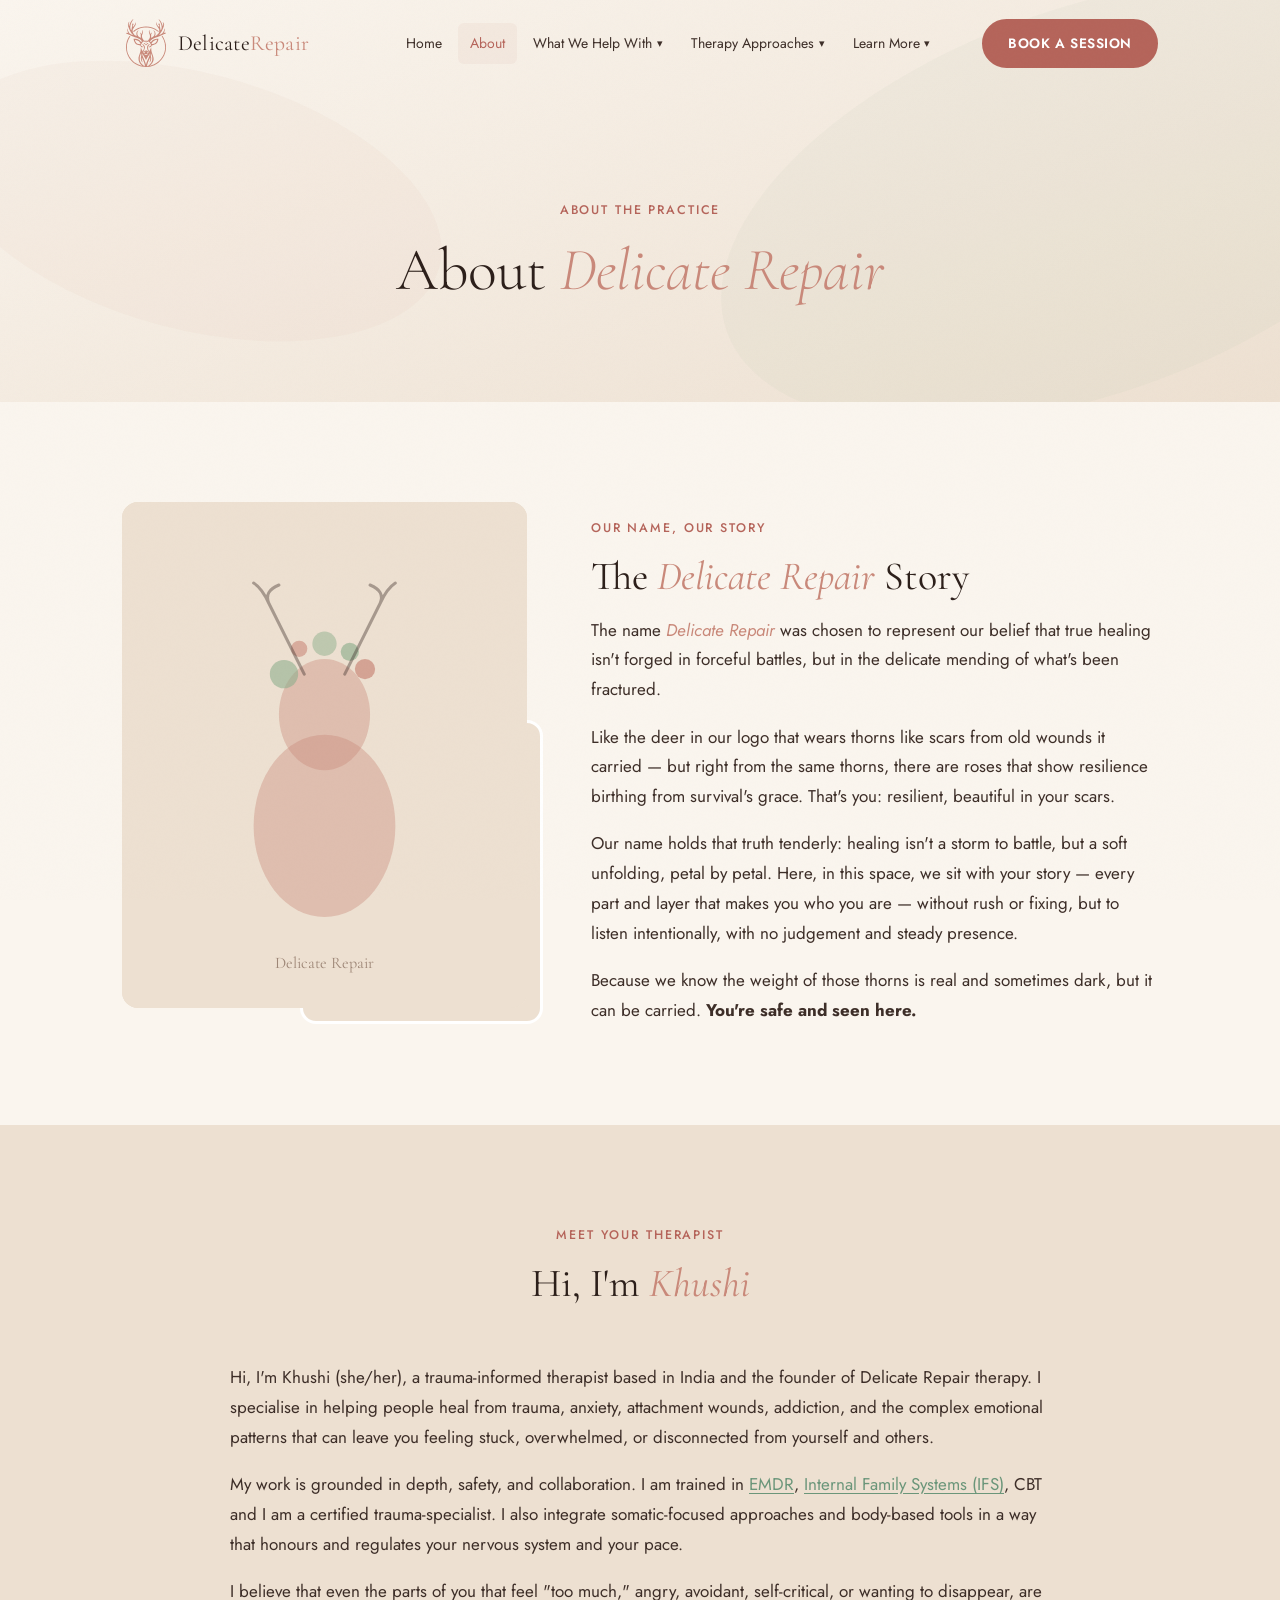
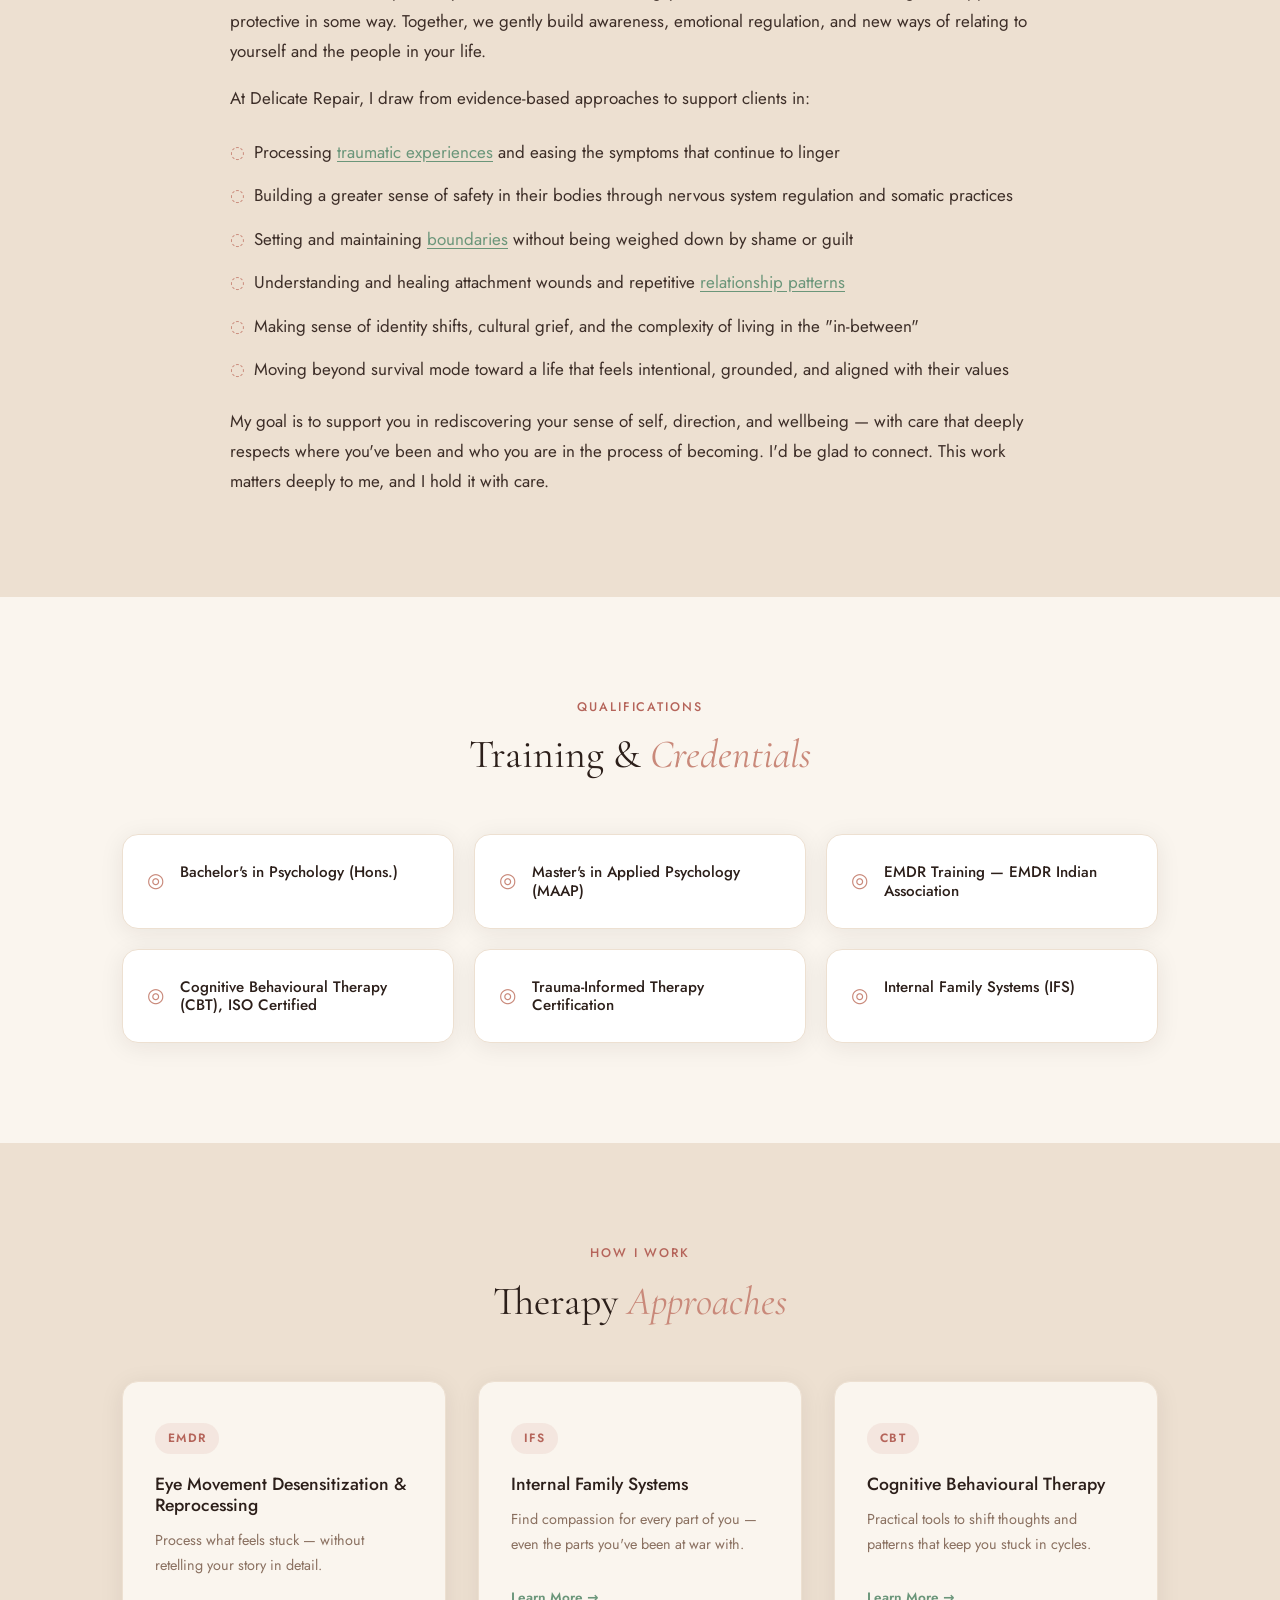
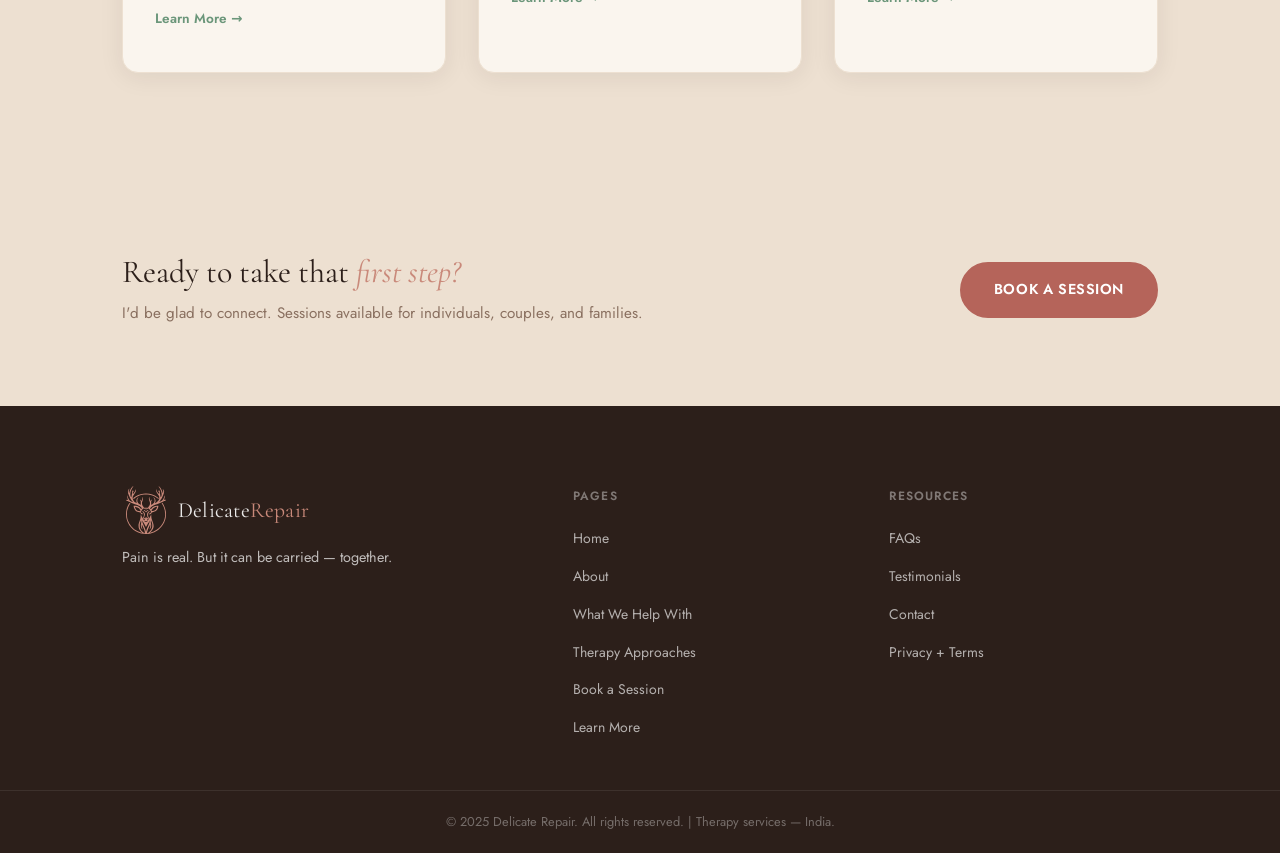
==== commit 8222f5b3: "Fixed the Logo Size" ====
--- a/about.html
+++ b/about.html
@@ -8,34 +8,34 @@
     <link rel="preconnect" href="https://fonts.googleapis.com" />
     <link rel="preconnect" href="https://fonts.gstatic.com" crossorigin />
     <link href="https://fonts.googleapis.com/css2?family=Cormorant+Garamond:ital,wght@0,300;0,400;0,500;0,600;1,300;1,400;1,500&family=Jost:wght@300;400;500;600&display=swap" rel="stylesheet" />
-    <link rel="stylesheet" href="/style.css" />
+    <link rel="stylesheet" href="./style.css" />
   </head>
   <body>
     <div class="grain-overlay" aria-hidden="true"></div>
     <nav class="navbar" id="navbar">
       <div class="nav-container">
-        <a href="/" class="nav-logo"><img src="/logo.svg" alt="Delicate Repair Logo" class="logo-mark" /><span class="logo-text">Delicate<em>Repair</em></span></a>
+        <a href="./index.html" class="nav-logo"><img src="/logo2.svg" alt="Delicate Repair Logo" class="logo-mark" /><span class="logo-text">Delicate<em>Repair</em></span></a>
         <ul class="nav-links" id="nav-links">
-          <li><a href="/">Home</a></li>
-          <li><a href="/about.html" class="active">About</a></li>
-          <li class="has-dropdown"><a href="/specialties.html">What We Help With <span class="dropdown-arrow">▾</span></a>
+          <li><a href="./index.html">Home</a></li>
+          <li><a href="./about.html" class="active">About</a></li>
+          <li class="has-dropdown"><a href="./specialties.html">What We Help With <span class="dropdown-arrow">▾</span></a>
             <ul class="dropdown">
-              <li><a href="/specialties/trauma.html">Trauma</a></li>
-              <li><a href="/specialties/anxiety.html">Anxiety</a></li>
-              <li><a href="/specialties/depression.html">Depression</a></li>
-              <li><a href="/specialties/eating-disorders.html">Eating Disorders</a></li>
-              <li><a href="/specialties/addiction.html">Addiction</a></li>
-              <li><a href="/specialties/couples-therapy.html">Couples Therapy</a></li>
-              <li><a href="/specialties.html">All Specialties →</a></li>
+              <li><a href="./specialties/trauma.html">Trauma</a></li>
+              <li><a href="./specialties/anxiety.html">Anxiety</a></li>
+              <li><a href="./specialties/depression.html">Depression</a></li>
+              <li><a href="./specialties/eating-disorders.html">Eating Disorders</a></li>
+              <li><a href="./specialties/addiction.html">Addiction</a></li>
+              <li><a href="./specialties/couples-therapy.html">Couples Therapy</a></li>
+              <li><a href="./specialties.html">All Specialties →</a></li>
             </ul>
           </li>
-          <li class="has-dropdown"><a href="/approaches.html">Therapy Approaches <span class="dropdown-arrow">▾</span></a>
+          <li class="has-dropdown"><a href="./approaches.html">Therapy Approaches <span class="dropdown-arrow">▾</span></a>
             <ul class="dropdown">
-              <li><a href="/approaches/emdr.html">EMDR</a></li>
-              <li><a href="/approaches/ifs.html">Internal Family Systems</a></li>
+              <li><a href="./approaches/emdr.html">EMDR</a></li>
+              <li><a href="./approaches/ifs.html">Internal Family Systems</a></li>
             </ul>
           </li>
-          <li class="has-dropdown"><a href="/learn.html">Learn More <span class="dropdown-arrow">▾</span></a>
+          <li class="has-dropdown"><a href="./learn.html">Learn More <span class="dropdown-arrow">▾</span></a>
             <ul class="dropdown">
               <li><a href="/learn.html#faqs">FAQs</a></li>
               <li><a href="/learn.html#testimonials">Testimonials</a></li>
@@ -43,7 +43,7 @@
             </ul>
           </li>
         </ul>
-        <a href="/book.html" class="btn-primary nav-cta">Book a Session</a>
+        <a href="./book.html" class="btn-primary nav-cta">Book a Session</a>
         <button class="hamburger" id="hamburger" aria-label="Toggle menu"><span></span><span></span><span></span></button>
       </div>
     </nav>
@@ -100,14 +100,14 @@
         </div>
         <div class="bio-content fade-in" style="--delay:0.15s">
           <p>Hi, I'm Khushi (she/her), a trauma-informed therapist based in India and the founder of Delicate Repair therapy. I specialise in helping people heal from trauma, anxiety, attachment wounds, addiction, and the complex emotional patterns that can leave you feeling stuck, overwhelmed, or disconnected from yourself and others.</p>
-          <p>My work is grounded in depth, safety, and collaboration. I am trained in <a href="/approaches/emdr.html">EMDR</a>, <a href="/approaches/ifs.html">Internal Family Systems (IFS)</a>, CBT and I am a certified trauma-specialist. I also integrate somatic-focused approaches and body-based tools in a way that honours and regulates your nervous system and your pace.</p>
+          <p>My work is grounded in depth, safety, and collaboration. I am trained in <a href="./approaches/emdr.html">EMDR</a>, <a href="./approaches/ifs.html">Internal Family Systems (IFS)</a>, CBT and I am a certified trauma-specialist. I also integrate somatic-focused approaches and body-based tools in a way that honours and regulates your nervous system and your pace.</p>
           <p>I believe that even the parts of you that feel "too much," angry, avoidant, self-critical, or wanting to disappear, are protective in some way. Together, we gently build awareness, emotional regulation, and new ways of relating to yourself and the people in your life.</p>
           <p>At Delicate Repair, I draw from evidence-based approaches to support clients in:</p>
           <ul class="bio-list">
-            <li>Processing <a href="/specialties/trauma.html">traumatic experiences</a> and easing the symptoms that continue to linger</li>
+            <li>Processing <a href="./specialties/trauma.html">traumatic experiences</a> and easing the symptoms that continue to linger</li>
             <li>Building a greater sense of safety in their bodies through nervous system regulation and somatic practices</li>
-            <li>Setting and maintaining <a href="/specialties/boundaries.html">boundaries</a> without being weighed down by shame or guilt</li>
-            <li>Understanding and healing attachment wounds and repetitive <a href="/specialties/relationships.html">relationship patterns</a></li>
+            <li>Setting and maintaining <a href="./specialties/boundaries.html">boundaries</a> without being weighed down by shame or guilt</li>
+            <li>Understanding and healing attachment wounds and repetitive <a href="./specialties/relationships.html">relationship patterns</a></li>
             <li>Making sense of identity shifts, cultural grief, and the complexity of living in the "in-between"</li>
             <li>Moving beyond survival mode toward a life that feels intentional, grounded, and aligned with their values</li>
           </ul>
@@ -160,19 +160,19 @@
           <h2 class="section-title">Therapy <em>Approaches</em></h2>
         </div>
         <div class="approach-cards">
-          <a href="/approaches/emdr.html" class="approach-card fade-in">
+          <a href="./approaches/emdr.html" class="approach-card fade-in">
             <span class="approach-abbr">EMDR</span>
             <h3>Eye Movement Desensitization & Reprocessing</h3>
             <p>Process what feels stuck — without retelling your story in detail.</p>
             <span class="approach-link">Learn More →</span>
           </a>
-          <a href="/approaches/ifs.html" class="approach-card fade-in" style="--delay:0.15s">
+          <a href="./approaches/ifs.html" class="approach-card fade-in" style="--delay:0.15s">
             <span class="approach-abbr">IFS</span>
             <h3>Internal Family Systems</h3>
             <p>Find compassion for every part of you — even the parts you've been at war with.</p>
             <span class="approach-link">Learn More →</span>
           </a>
-          <a href="/specialties.html" class="approach-card fade-in" style="--delay:0.3s">
+          <a href="./specialties.html" class="approach-card fade-in" style="--delay:0.3s">
             <span class="approach-abbr">CBT</span>
             <h3>Cognitive Behavioural Therapy</h3>
             <p>Practical tools to shift thoughts and patterns that keep you stuck in cycles.</p>
@@ -189,7 +189,7 @@
           <h2 class="cta-band-title">Ready to take that <em>first step?</em></h2>
           <p class="cta-band-sub">I'd be glad to connect. Sessions available for individuals, couples, and families.</p>
         </div>
-        <a href="/book.html" class="btn-primary">Book a Session</a>
+        <a href="./book.html" class="btn-primary">Book a Session</a>
       </div>
     </section>
 
@@ -197,18 +197,18 @@
     <footer class="footer">
       <div class="container footer-inner">
         <div class="footer-brand">
-          <a href="/" class="nav-logo"><img src="/logo.svg" alt="Delicate Repair Logo" class="logo-mark" /><span class="logo-text">Delicate<em>Repair</em></span></a>
+          <a href="./index.html" class="nav-logo"><img src="/logo2.svg" alt="Delicate Repair Logo" class="logo-mark" /><span class="logo-text">Delicate<em>Repair</em></span></a>
           <p class="footer-tagline">Pain is real. But it can be carried — together.</p>
         </div>
         <div class="footer-col">
           <p class="footer-col-title">Pages</p>
           <ul>
-            <li><a href="/">Home</a></li>
-            <li><a href="/about.html">About</a></li>
-            <li><a href="/specialties.html">What We Help With</a></li>
-            <li><a href="/approaches.html">Therapy Approaches</a></li>
-            <li><a href="/book.html">Book a Session</a></li>
-            <li><a href="/learn.html">Learn More</a></li>
+            <li><a href="./index.html">Home</a></li>
+            <li><a href="./about.html">About</a></li>
+            <li><a href="./specialties.html">What We Help With</a></li>
+            <li><a href="./approaches.html">Therapy Approaches</a></li>
+            <li><a href="./book.html">Book a Session</a></li>
+            <li><a href="./learn.html">Learn More</a></li>
           </ul>
         </div>
         <div class="footer-col">
@@ -225,6 +225,6 @@
         <p>© 2025 Delicate Repair. All rights reserved. | Therapy services — India.</p>
       </div>
     </footer>
-    <script src="/script.js"></script>
+    <script src="./script.js"></script>
   </body>
 </html>
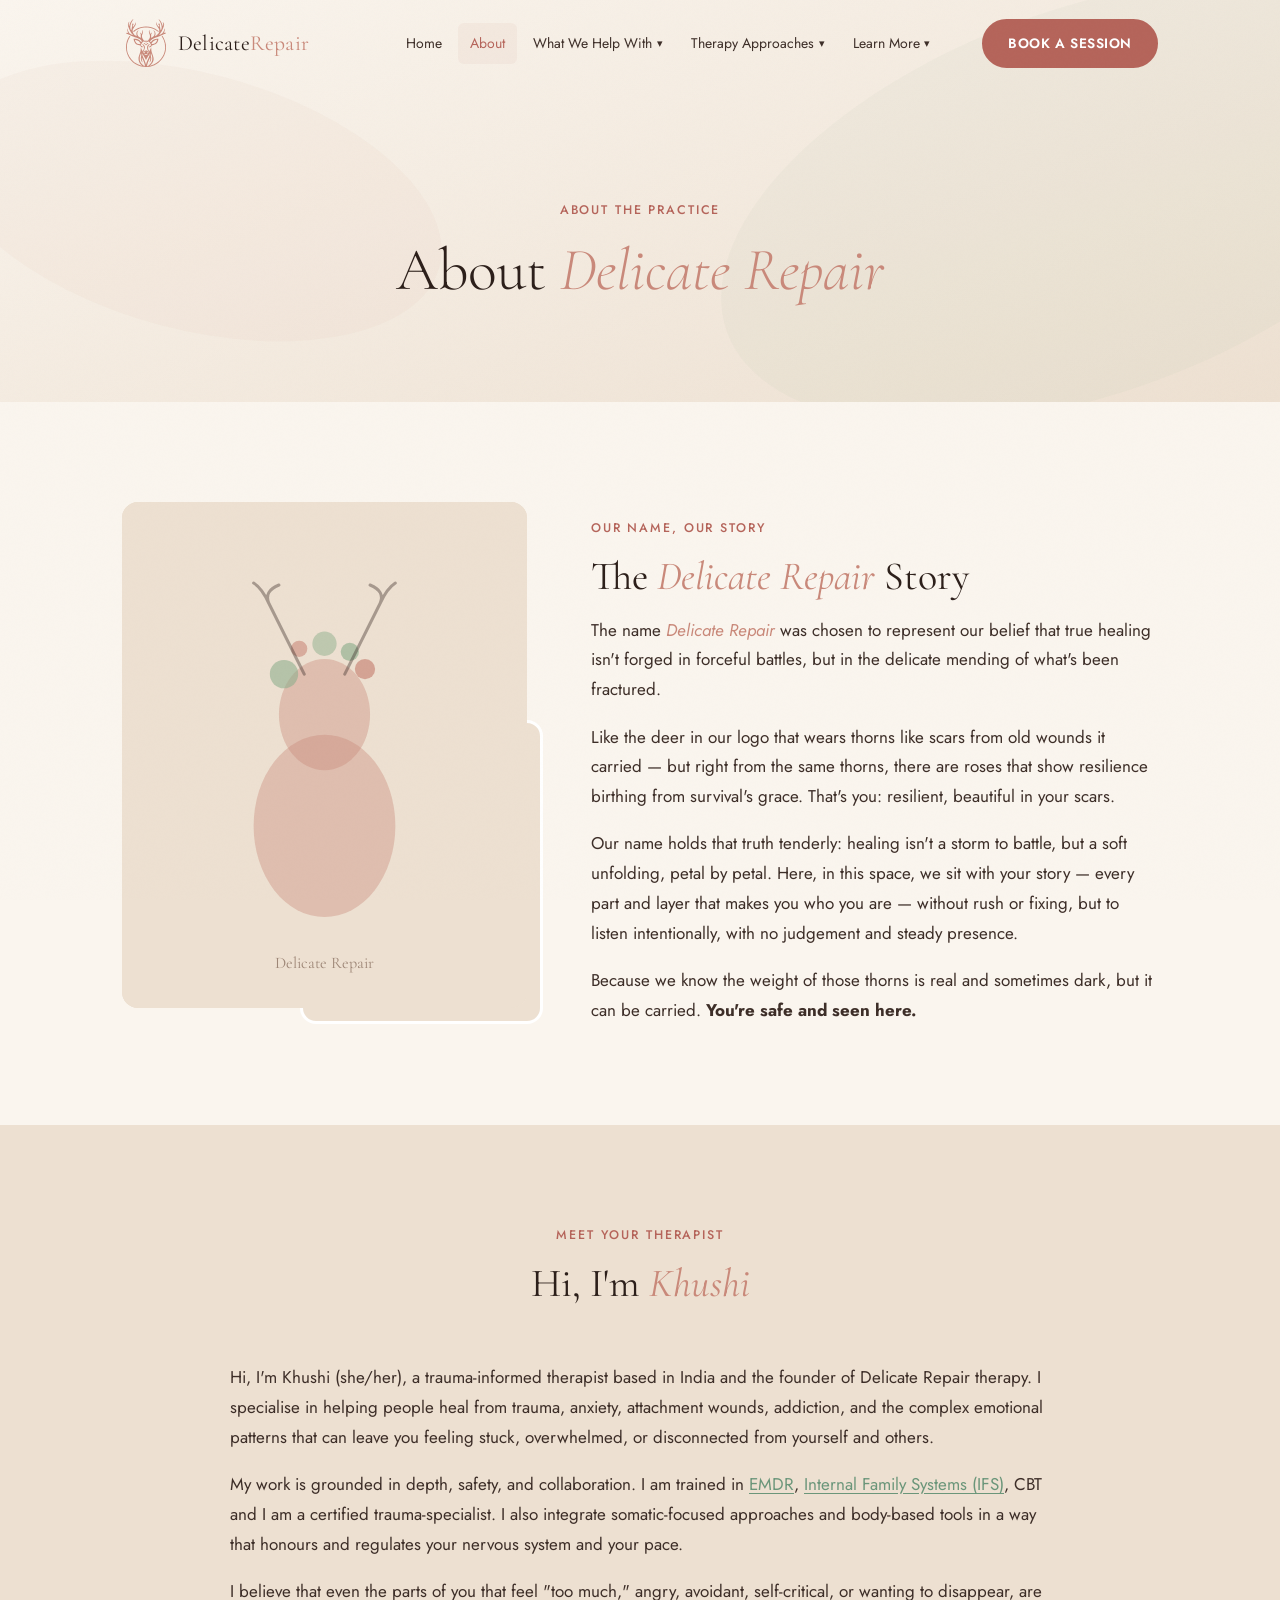
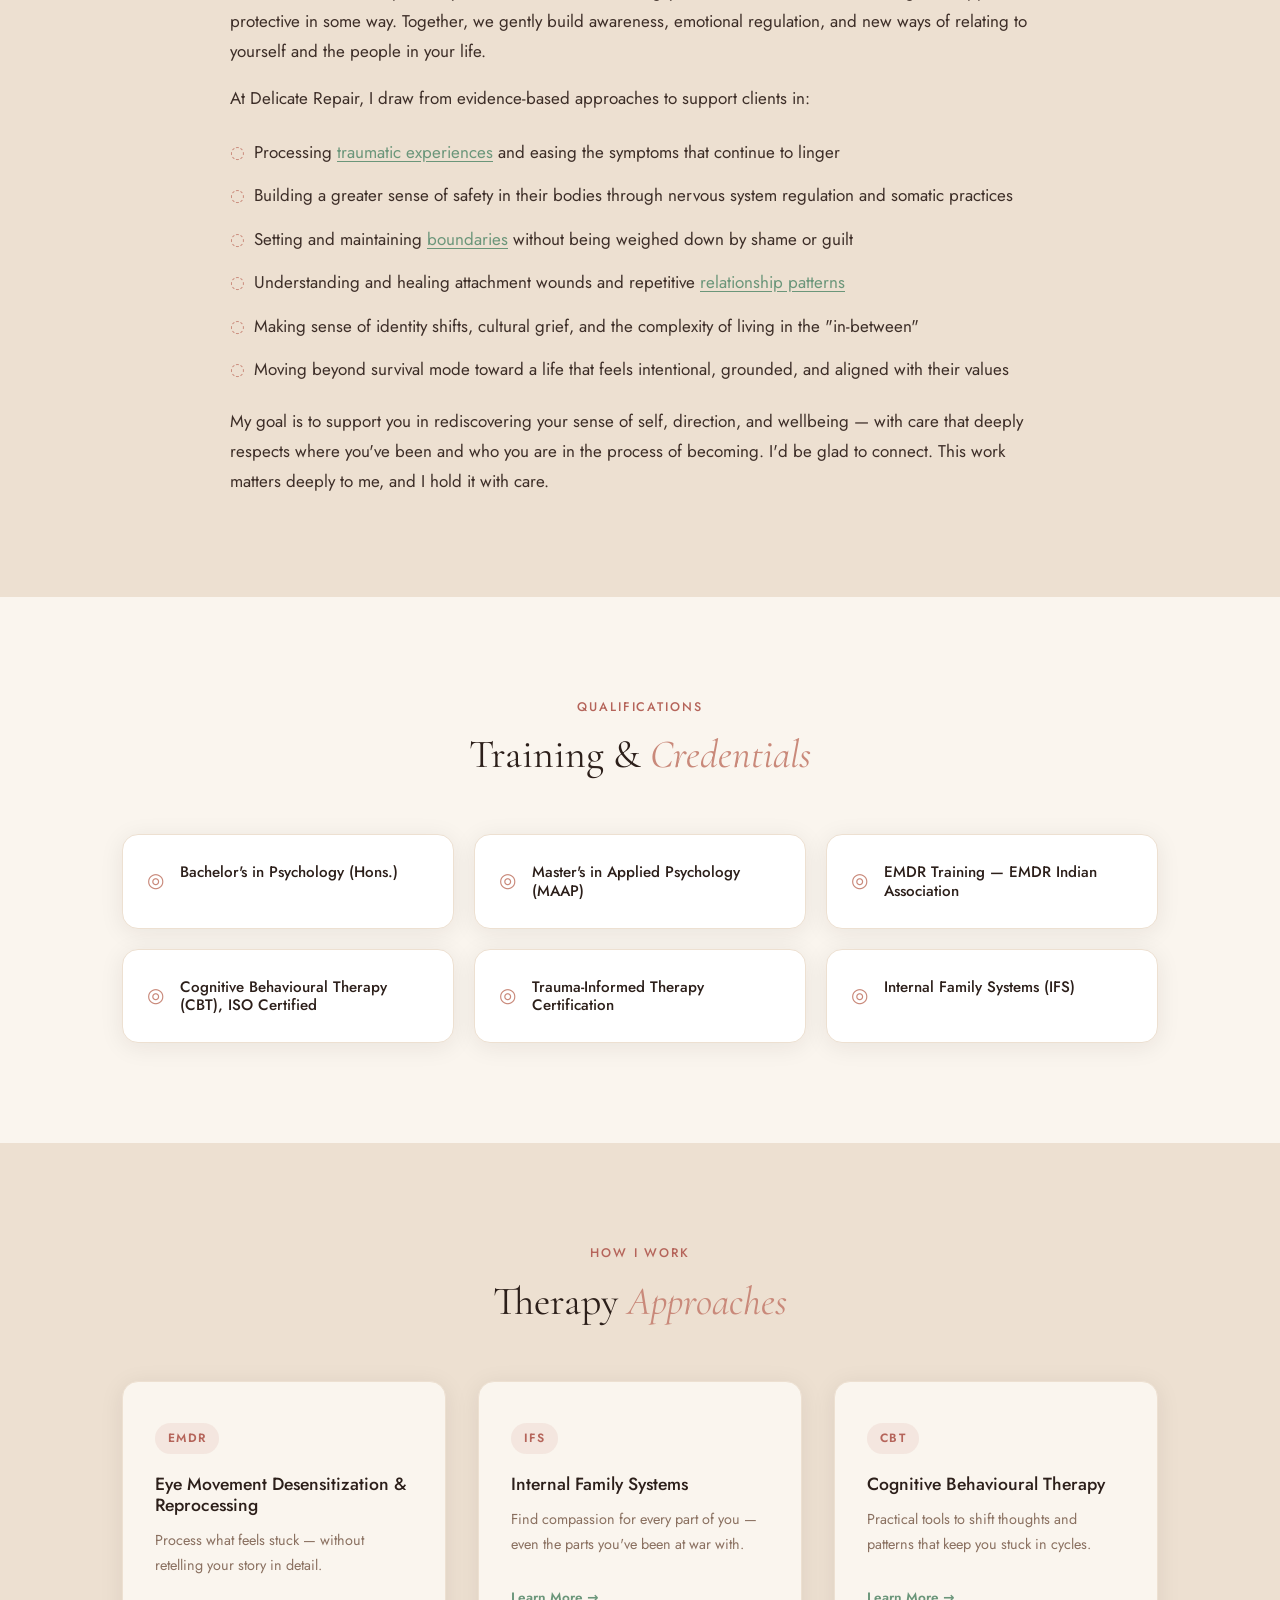
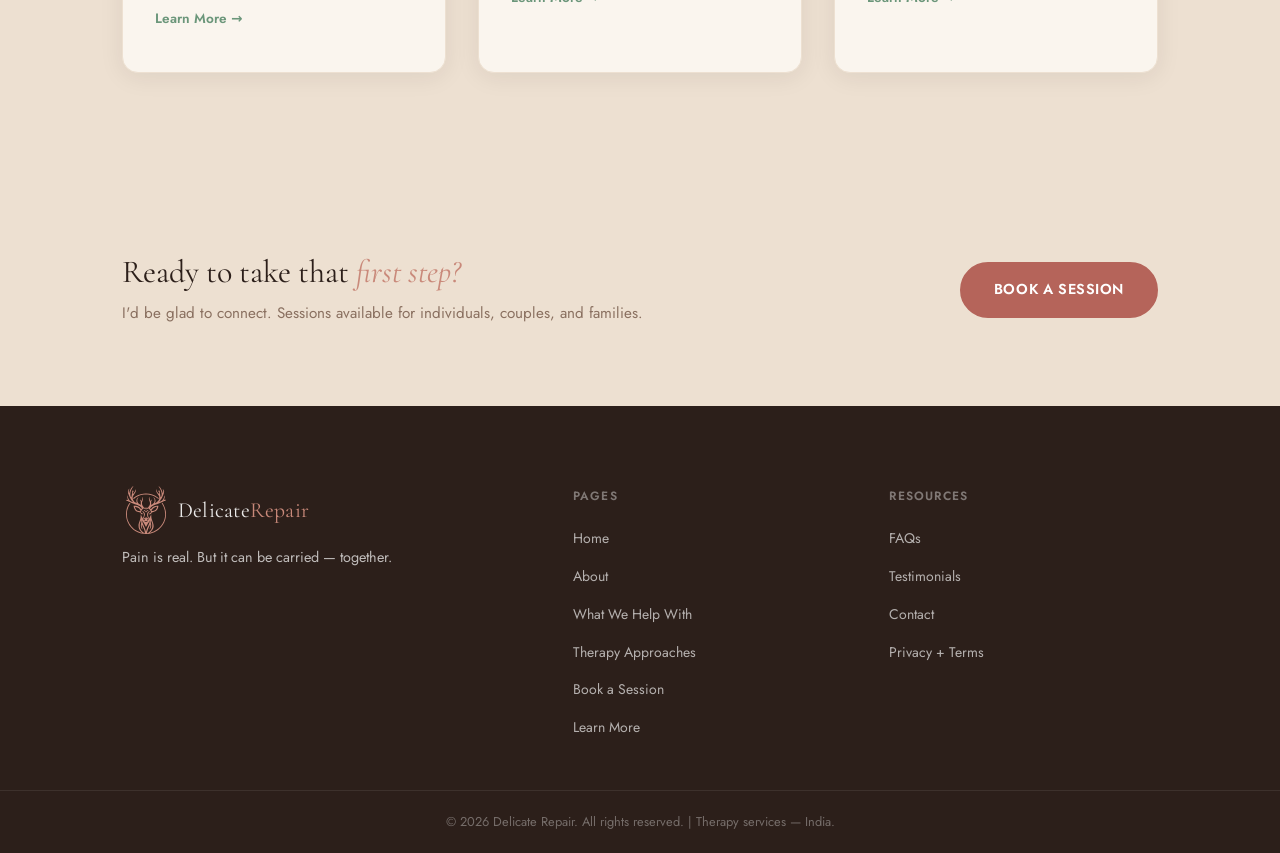
==== commit 78436714: "fixed the 2025 to 2026" ====
--- a/about.html
+++ b/about.html
@@ -222,7 +222,7 @@
         </div>
       </div>
       <div class="footer-bottom">
-        <p>© 2025 Delicate Repair. All rights reserved. | Therapy services — India.</p>
+        <p>© 2026 Delicate Repair. All rights reserved. | Therapy services — India.</p>
       </div>
     </footer>
     <script src="./script.js"></script>
